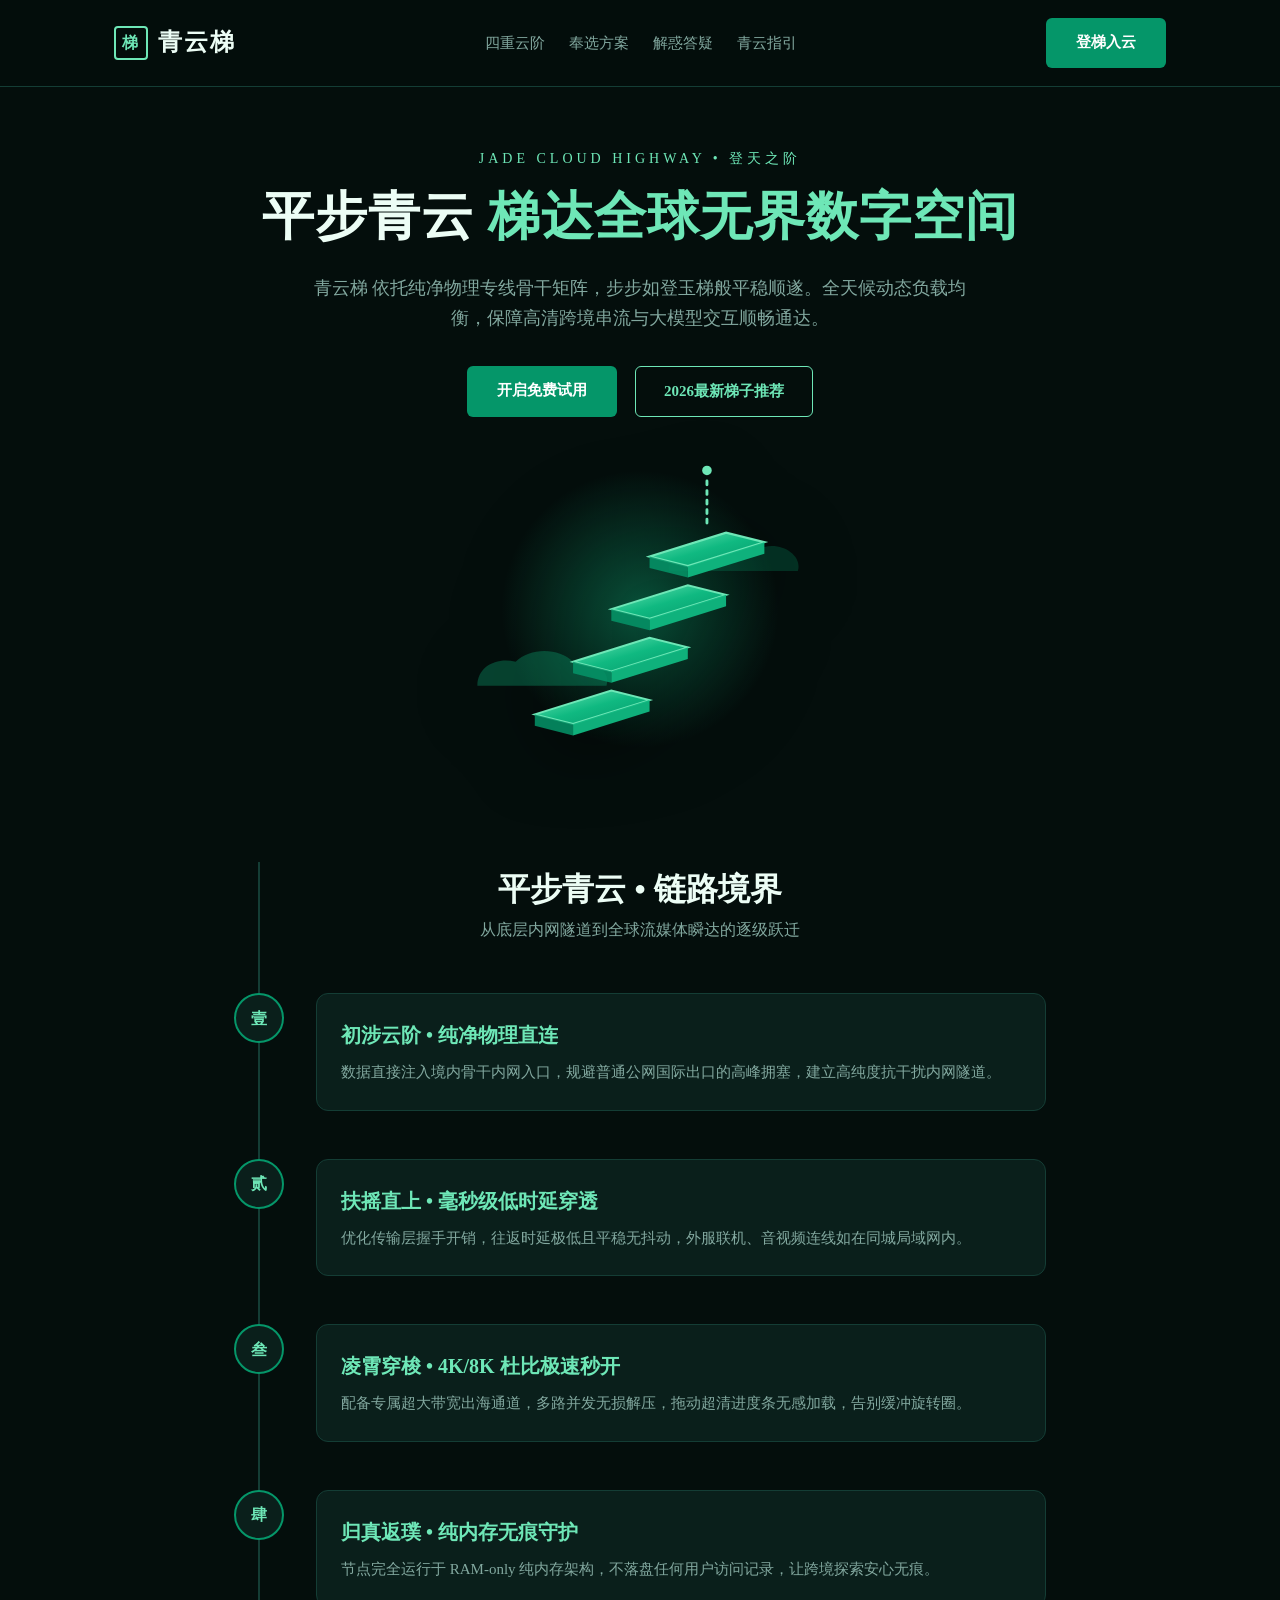
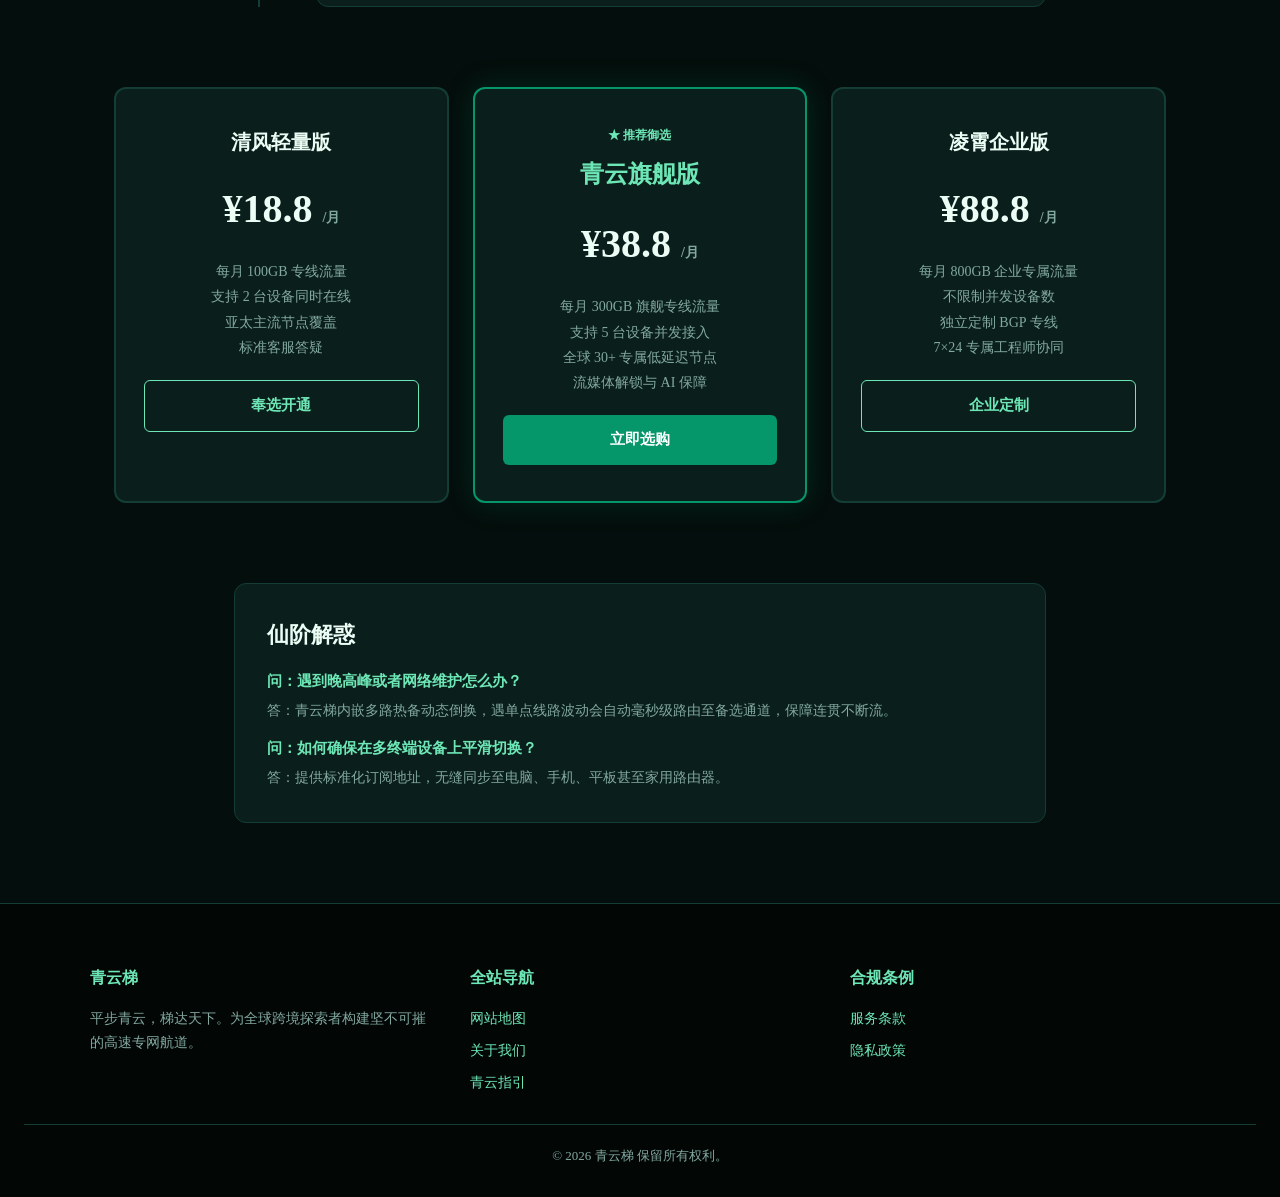
==== index.html @ 52215007 "feat: deploy qingyunticloud.best landing page with full SEO suite" ====
<!DOCTYPE html>
<html lang="zh-CN">
<head>
  <meta charset="UTF-8">
  <meta name="viewport" content="width=device-width, initial-scale=1.0">
  <title>青云梯官方网站 - 2026平步青云高速专线加速服务 | 稳定抗封锁与跨洋极速秒开优质机场推荐</title>
  <meta name="description" content="青云梯秉持平步青云之意境，以全玉石阶梯时间轴架构展现专线网络从接入到登峰造极的平稳底蕴。4K杜比即开，AI长连接坚实可靠。">
  <link rel="canonical" href="https://qingyunticloud.best/">
  <link rel="stylesheet" href="style.css">
  <meta property="og:type" content="website">
  <meta property="og:title" content="青云梯官方网站 - 2026平步青云高速专线加速服务 | 稳定抗封锁与跨洋极速秒开优质机场推荐">
  <meta property="og:description" content="青云梯秉持平步青云之意境，以全玉石阶梯时间轴架构展现专线网络从接入到登峰造极的平稳底蕴。4K杜比即开，AI长连接坚实可靠。">
  <meta property="og:url" content="https://qingyunticloud.best/">
  <script type="application/ld+json">
  {"@context": "https://schema.org", "@type": "Product", "name": "青云梯平步青云专网", "description": "青云梯秉持平步青云之意境，以全玉石阶梯时间轴架构展现专线网络从接入到登峰造极的平稳底蕴。4K杜比即开，AI长连接坚实可靠。", "brand": {"@type": "Brand", "name": "青云梯"}}
  </script>
</head>
<body>

  <!-- Crest Header -->
  <header class="crest-header">
    <div class="crest-inner">
      <a href="index.html" class="crest-logo">
        <span class="crest-seal">梯</span>
        <span>青云梯</span>
      </a>
      <ul class="crest-menu">
        <li><a href="#ascend">四重云阶</a></li>
        <li><a href="#plans">奉选方案</a></li>
        <li><a href="#faq">解惑答疑</a></li>
        <li><a href="ascend.html">青云指引</a></li>
      </ul>
      <a href="https://ww012.twilightaff.com/#/?code=A56DH1Af" class="btn-jade-primary" target="_blank" rel="nofollow">登梯入云</a>
    </div>
  </header>

  <!-- Vertical Ladder Hero -->
  <main class="ladder-hero">
    <div class="ladder-hero-subtitle">JADE CLOUD HIGHWAY • 登天之阶</div>
    <h1 class="ladder-hero-h1">平步青云 <span>梯达全球无界数字空间</span></h1>
    <p class="ladder-hero-desc">青云梯 依托纯净物理专线骨干矩阵，步步如登玉梯般平稳顺遂。全天候动态负载均衡，保障高清跨境串流与大模型交互顺畅通达。</p>
    
    <div class="ladder-hero-cta">
      <a href="https://ww012.twilightaff.com/#/?code=A56DH1Af" class="btn-jade-primary" target="_blank" rel="nofollow">开启免费试用</a>
      <a href="https://tizilab.net/paihang/" class="btn-jade-outline" target="_blank">2026最新梯子推荐</a>
    </div>

    <div class="ladder-hero-art">
      
        <div class="motion-art-frame jade-frame" aria-label="青碧云阶玉梯插画">
          <svg class="motion-svg" width="100%" height="340" viewBox="0 0 460 360" fill="none" xmlns="http://www.w3.org/2000/svg">
            <defs>
              <linearGradient id="jadeGrad" x1="0%" y1="0%" x2="100%" y2="100%">
                <stop offset="0%" stop-color="#6ee7b7"/>
                <stop offset="50%" stop-color="#10b981"/>
                <stop offset="100%" stop-color="#059669"/>
              </linearGradient>
              <radialGradient id="jadeGlow" cx="50%" cy="50%" r="50%">
                <stop offset="0%" stop-color="#10b981" stop-opacity="0.4"/>
                <stop offset="100%" stop-color="#10b981" stop-opacity="0"/>
              </radialGradient>
            </defs>
            <circle cx="230" cy="180" r="145" fill="url(#jadeGlow)" class="glow-pulse"/>
            <!-- 层叠青色祥云 -->
            <g class="cloud-drift-1">
              <path d="M 60 260 C 60 240, 80 230, 100 235 C 115 220, 145 220, 160 235 C 180 230, 200 245, 195 260 Z" fill="#10b981" opacity="0.3"/>
            </g>
            <g class="cloud-drift-2">
              <path d="M 260 140 C 260 120, 280 110, 300 115 C 315 100, 345 100, 360 115 C 380 110, 400 125, 395 140 Z" fill="#059669" opacity="0.25"/>
            </g>
            <!-- 步步攀升的悬浮玉石阶梯 -->
            <g class="step-pulse-1">
              <polygon points="120,290 200,265 240,275 160,300" fill="url(#jadeGrad)" stroke="#6ee7b7" stroke-width="2"/>
              <polygon points="120,290 160,300 160,312 120,302" fill="#059669" opacity="0.85"/>
              <polygon points="160,300 240,275 240,287 160,312" fill="#10b981" opacity="0.95"/>
            </g>
            <g class="step-pulse-2">
              <polygon points="160,235 240,210 280,220 200,245" fill="url(#jadeGrad)" stroke="#6ee7b7" stroke-width="2"/>
              <polygon points="160,235 200,245 200,257 160,247" fill="#059669" opacity="0.85"/>
              <polygon points="200,245 280,220 280,232 200,257" fill="#10b981" opacity="0.95"/>
            </g>
            <g class="step-pulse-3">
              <polygon points="200,180 280,155 320,165 240,190" fill="url(#jadeGrad)" stroke="#6ee7b7" stroke-width="2"/>
              <polygon points="200,180 240,190 240,202 200,192" fill="#059669" opacity="0.85"/>
              <polygon points="240,190 320,165 320,177 240,202" fill="#10b981" opacity="0.95"/>
            </g>
            <g class="step-pulse-4">
              <polygon points="240,125 320,100 360,110 280,135" fill="url(#jadeGrad)" stroke="#6ee7b7" stroke-width="2.2"/>
              <polygon points="240,125 280,135 280,147 240,137" fill="#059669" opacity="0.85"/>
              <polygon points="280,135 360,110 360,122 280,147" fill="#10b981" opacity="0.95"/>
            </g>
            <!-- 上升祥瑞光芒丝线 -->
            <line x1="300" y1="90" x2="300" y2="40" stroke="#6ee7b7" stroke-width="3" stroke-linecap="round" stroke-dasharray="4 6" class="ray-ascend"/>
            <circle cx="300" cy="35" r="5" fill="#6ee7b7" class="glow-pulse"/>
          </svg>
        </div>
        
    </div>
  </main>

  <!-- Staircase Timeline (平步青云四重境) -->
  <section id="ascend" class="timeline-section">
    <div style="text-align:center; margin-bottom: 50px;">
      <h2 style="font-size:32px; font-weight:800;">平步青云 • 链路境界</h2>
      <p style="color:var(--muted);">从底层内网隧道到全球流媒体瞬达的逐级跃迁</p>
    </div>
    <div class="timeline-track"></div>

    <div class="timeline-step">
      <div class="timeline-node">壹</div>
      <div class="timeline-body">
        <h3>初涉云阶 • 纯净物理直连</h3>
        <p>数据直接注入境内骨干内网入口，规避普通公网国际出口的高峰拥塞，建立高纯度抗干扰内网隧道。</p>
      </div>
    </div>

    <div class="timeline-step">
      <div class="timeline-node">贰</div>
      <div class="timeline-body">
        <h3>扶摇直上 • 毫秒级低时延穿透</h3>
        <p>优化传输层握手开销，往返时延极低且平稳无抖动，外服联机、音视频连线如在同城局域网内。</p>
      </div>
    </div>

    <div class="timeline-step">
      <div class="timeline-node">叁</div>
      <div class="timeline-body">
        <h3>凌霄穿梭 • 4K/8K 杜比极速秒开</h3>
        <p>配备专属超大带宽出海通道，多路并发无损解压，拖动超清进度条无感加载，告别缓冲旋转圈。</p>
      </div>
    </div>

    <div class="timeline-step">
      <div class="timeline-node">肆</div>
      <div class="timeline-body">
        <h3>归真返璞 • 纯内存无痕守护</h3>
        <p>节点完全运行于 RAM-only 纯内存架构，不落盘任何用户访问记录，让跨境探索安心无痕。</p>
      </div>
    </div>
  </section>

  <!-- Scroll Pricing -->
  <section id="plans" class="scroll-pricing">
    <div class="scroll-card">
      <h3 style="font-size:20px;">清风轻量版</h3>
      <div class="scroll-price">¥18.8 <span style="font-size:14px; color:var(--muted);">/月</span></div>
      <p style="color:var(--muted); font-size:14px; line-height:1.8; margin-bottom:20px;">
        每月 100GB 专线流量<br>支持 2 台设备同时在线<br>亚太主流节点覆盖<br>标准客服答疑
      </p>
      <a href="https://ww012.twilightaff.com/#/?code=A56DH1Af" class="btn-jade-outline" style="display:block;" target="_blank" rel="nofollow">奉选开通</a>
    </div>

    <div class="scroll-card elevated">
      <div style="font-size:12px; color:var(--accent); font-weight:700; margin-bottom:8px;">★ 推荐御选</div>
      <h3 style="font-size:24px; color:var(--accent);">青云旗舰版</h3>
      <div class="scroll-price">¥38.8 <span style="font-size:14px; color:var(--muted);">/月</span></div>
      <p style="color:var(--muted); font-size:14px; line-height:1.8; margin-bottom:20px;">
        每月 300GB 旗舰专线流量<br>支持 5 台设备并发接入<br>全球 30+ 专属低延迟节点<br>流媒体解锁与 AI 保障
      </p>
      <a href="https://ww012.twilightaff.com/#/?code=A56DH1Af" class="btn-jade-primary" style="display:block;" target="_blank" rel="nofollow">立即选购</a>
    </div>

    <div class="scroll-card">
      <h3 style="font-size:20px;">凌霄企业版</h3>
      <div class="scroll-price">¥88.8 <span style="font-size:14px; color:var(--muted);">/月</span></div>
      <p style="color:var(--muted); font-size:14px; line-height:1.8; margin-bottom:20px;">
        每月 800GB 企业专属流量<br>不限制并发设备数<br>独立定制 BGP 专线<br>7×24 专属工程师协同
      </p>
      <a href="https://ww012.twilightaff.com/#/?code=A56DH1Af" class="btn-jade-outline" style="display:block;" target="_blank" rel="nofollow">企业定制</a>
    </div>
  </section>

  <!-- FAQ -->
  <section id="faq" style="max-width:860px; margin:60px auto; padding:0 24px;">
    <div style="background:var(--panel); border:1px solid var(--border); border-radius:12px; padding:32px;">
      <h2 style="font-size:22px; margin-bottom:16px;">仙阶解惑</h2>
      <div style="margin-bottom:14px;">
        <h4 style="font-size:15px; color:var(--accent); margin-bottom:4px;">问：遇到晚高峰或者网络维护怎么办？</h4>
        <p style="font-size:14px; color:var(--muted);">答：青云梯内嵌多路热备动态倒换，遇单点线路波动会自动毫秒级路由至备选通道，保障连贯不断流。</p>
      </div>
      <div>
        <h4 style="font-size:15px; color:var(--accent); margin-bottom:4px;">问：如何确保在多终端设备上平滑切换？</h4>
        <p style="font-size:14px; color:var(--muted);">答：提供标准化订阅地址，无缝同步至电脑、手机、平板甚至家用路由器。</p>
      </div>
    </div>
  </section>

  <!-- Footer -->
  <footer class="crest-footer">
    <div class="crest-footer-inner">
      <div class="crest-footer-col">
        <h4>青云梯</h4>
        <p style="color:var(--muted); font-size:14px;">平步青云，梯达天下。为全球跨境探索者构建坚不可摧的高速专网航道。</p>
      </div>
      <div class="crest-footer-col">
        <h4>全站导航</h4>
        <ul>
          <li><a href="sitemap.html">网站地图</a></li>
          <li><a href="about.html">关于我们</a></li>
          <li><a href="ascend.html">青云指引</a></li>
        </ul>
      </div>
      <div class="crest-footer-col">
        <h4>合规条例</h4>
        <ul>
          <li><a href="terms.html">服务条款</a></li>
          <li><a href="privacy.html">隐私政策</a></li>
        </ul>
      </div>
    </div>
    <div style="text-align:center; font-size:13px; color:var(--muted); margin-top:30px; padding-top:20px; border-top:1px solid var(--border);">
      © 2026 青云梯 保留所有权利。
    </div>
  </footer>

</body>
</html>
---- style.css ----
/* Archetype 4: Vertical Ladder Ascendance Timeline (qingyunticloud.best) */
:root {
  --primary: #059669;
  --secondary: #10b981;
  --accent: #6ee7b7;
  --bg: #040e0c;
  --panel: #0a1f1b;
  --border: #143d35;
  --text: #ecfdf5;
  --muted: #82a89f;
  --link-color: #6ee7b7;
}
* { box-sizing: border-box; margin: 0; padding: 0; }
body { background: var(--bg); color: var(--text); font-family: -apple-system, BlinkMacSystemFont, "Segoe UI", Roboto, "PingFang SC", serif; line-height: 1.7; }
a { color: var(--link-color); text-decoration: none; }
a:visited { color: var(--link-color); }
a:hover { color: var(--primary); text-decoration: underline; }

/* Centered Crest Header */
.crest-header { border-bottom: 1px solid var(--border); padding: 18px 0; background: rgba(4, 14, 12, 0.95); position: sticky; top: 0; z-index: 99; }
.crest-inner { max-width: 1100px; margin: 0 auto; padding: 0 24px; display: flex; justify-content: space-between; align-items: center; }
.crest-logo { display: flex; align-items: center; gap: 10px; font-size: 24px; font-weight: 800; color: var(--text); letter-spacing: 2px; }
.crest-seal { width: 34px; height: 34px; border: 2px solid var(--accent); border-radius: 4px; display: inline-flex; align-items: center; justify-content: center; font-size: 16px; color: var(--accent); font-weight: 900; }
.crest-menu { list-style: none; display: flex; gap: 24px; }
.crest-menu a { font-size: 15px; color: var(--muted); }
.crest-menu a:hover { color: var(--accent); }

/* Vertical Ladder Hero */
.ladder-hero { max-width: 1000px; margin: 60px auto 40px; padding: 0 24px; text-align: center; }
.ladder-hero-subtitle { font-size: 14px; letter-spacing: 4px; text-transform: uppercase; color: var(--accent); margin-bottom: 16px; }
.ladder-hero-h1 { font-size: 52px; font-weight: 900; line-height: 1.2; margin-bottom: 24px; letter-spacing: 1px; }
.ladder-hero-h1 span { color: var(--accent); }
.ladder-hero-desc { font-size: 18px; color: var(--muted); max-width: 680px; margin: 0 auto 32px; }
.ladder-hero-art { max-width: 440px; margin: 20px auto 40px; }
.ladder-hero-cta { display: flex; justify-content: center; gap: 18px; flex-wrap: wrap; }
.btn-jade-primary { background: var(--primary); color: #fff !important; padding: 12px 30px; border-radius: 6px; font-weight: 700; font-size: 15px; text-decoration: none !important; }
.btn-jade-outline { border: 1px solid var(--accent); color: var(--accent) !important; padding: 12px 28px; border-radius: 6px; font-weight: 700; font-size: 15px; text-decoration: none !important; }

/* Staircase Vertical Timeline (平步青云四重境) */
.timeline-section { max-width: 860px; margin: 80px auto; padding: 0 24px; position: relative; }
.timeline-track { position: absolute; left: 48px; top: 0; bottom: 0; width: 2px; background: var(--border); }
.timeline-step { display: flex; gap: 32px; margin-bottom: 48px; position: relative; }
.timeline-node { width: 50px; height: 50px; border-radius: 50%; background: var(--panel); border: 2px solid var(--primary); display: flex; align-items: center; justify-content: center; color: var(--accent); font-weight: 900; flex-shrink: 0; z-index: 2; }
.timeline-body { background: var(--panel); border: 1px solid var(--border); border-radius: 12px; padding: 24px; flex-grow: 1; }
.timeline-body h3 { font-size: 20px; margin-bottom: 8px; color: var(--accent); }
.timeline-body p { font-size: 15px; color: var(--muted); }

/* Jade Scroll Pricing Cards */
.scroll-pricing { max-width: 1100px; margin: 80px auto; padding: 0 24px; display: grid; grid-template-columns: repeat(3, 1fr); gap: 24px; }
.scroll-card { background: var(--panel); border: 2px solid var(--border); border-radius: 12px; padding: 36px 28px; text-align: center; }
.scroll-card.elevated { border-color: var(--primary); box-shadow: 0 0 30px rgba(5, 150, 105, 0.2); }
.scroll-price { font-size: 40px; font-weight: 900; margin: 16px 0; color: var(--text); }

/* Oriental Triptych Footer */
.crest-footer { border-top: 1px solid var(--border); padding: 60px 24px 30px; background: #020706; margin-top: 80px; }
.crest-footer-inner { max-width: 1100px; margin: 0 auto; display: grid; grid-template-columns: 1fr 1fr 1fr; gap: 40px; }
.crest-footer-col h4 { font-size: 16px; color: var(--accent); margin-bottom: 16px; }
.crest-footer-col ul { list-style: none; display: flex; flex-direction: column; gap: 8px; font-size: 14px; }

@media (max-width: 800px) {
  .ladder-hero-h1 { font-size: 34px; }
  .scroll-pricing { grid-template-columns: 1fr; }
  .crest-footer-inner { grid-template-columns: 1fr; }
  .timeline-track { left: 24px; }
  .timeline-step { gap: 16px; }
  .timeline-node { width: 36px; height: 36px; font-size: 13px; }
}


/* ==========================================================================
   Hero SVG Motion Core & Animation Keyframes (Guaranteed Visibility)
   ========================================================================== */
.motion-art-frame {
  width: 100% !important;
  max-width: 480px !important;
  min-height: 280px !important;
  margin: 0 auto !important;
  display: flex !important;
  justify-content: center !important;
  align-items: center !important;
  position: relative !important;
  flex-shrink: 0 !important;
}

.motion-svg {
  width: 100% !important;
  max-width: 480px !important;
  height: auto !important;
  min-height: 260px !important;
  display: block !important;
  overflow: visible !important;
  filter: drop-shadow(0 15px 35px rgba(0, 0, 0, 0.65)) !important;
}

@keyframes glowPulse {
  0%, 100% { transform: scale(1); opacity: 0.8; }
  50% { transform: scale(1.08); opacity: 1; }
}

@keyframes creamBounce {
  0%, 100% { transform: translateY(0); }
  50% { transform: translateY(-5px); }
}

@keyframes berryFloat {
  0%, 100% { transform: translateY(0) rotate(0deg); }
  50% { transform: translateY(-6px) rotate(4deg); }
}

@keyframes strawShake {
  0%, 100% { transform: rotate(0deg); }
  50% { transform: rotate(-2.5deg); }
}

@keyframes bubbleFloat {
  0% { transform: translateY(0); opacity: 0.25; }
  50% { opacity: 0.9; }
  100% { transform: translateY(-24px); opacity: 0; }
}

@keyframes ringFloat {
  0%, 100% { transform: translateY(0) rotate(-12deg); }
  50% { transform: translateY(-10px) rotate(-8deg); }
}

@keyframes runeShimmer {
  0%, 100% { opacity: 0.35; stroke-dashoffset: 0; }
  50% { opacity: 1; stroke-dashoffset: 24; }
}

@keyframes spinCW {
  from { transform: rotate(0deg); }
  to { transform: rotate(360deg); }
}

@keyframes spinCCW {
  from { transform: rotate(0deg); }
  to { transform: rotate(-360deg); }
}

@keyframes stepPulse {
  0%, 100% { opacity: 0.7; transform: translateY(0); }
  50% { opacity: 1; transform: translateY(-4px); }
}

@keyframes cloudDrift {
  0%, 100% { transform: translateX(0); }
  50% { transform: translateX(16px); }
}

@keyframes rayAscend {
  0% { stroke-dashoffset: 20; opacity: 0.2; }
  50% { opacity: 0.95; }
  100% { stroke-dashoffset: 0; opacity: 0.2; }
}

.glow-pulse { animation: glowPulse 4s ease-in-out infinite; transform-origin: center; }
.cream-bounce { animation: creamBounce 3.5s ease-in-out infinite; }
.berry-float { animation: berryFloat 3s ease-in-out infinite; transform-origin: 230px 85px; }
.straw-shake { animation: strawShake 4s ease-in-out infinite; transform-origin: 210px 250px; }
.bubble-float-1 { animation: bubbleFloat 3s ease-in-out infinite; }
.bubble-float-2 { animation: bubbleFloat 4.2s ease-in-out infinite 0.8s; }
.bubble-float-3 { animation: bubbleFloat 3.6s ease-in-out infinite 1.5s; }

.ring-float { animation: ringFloat 5s ease-in-out infinite; }
.rune-shimmer { animation: runeShimmer 3s ease-in-out infinite; }
.orbital-spin { animation: spinCW 25s linear infinite; transform-origin: 230px 180px; }
.ring-spin-cw { animation: spinCW 18s linear infinite; transform-origin: 230px 180px; }
.ring-spin-ccw { animation: spinCCW 24s linear infinite; transform-origin: 230px 180px; }

.step-pulse-1 { animation: stepPulse 3s ease-in-out infinite 0s; }
.step-pulse-2 { animation: stepPulse 3s ease-in-out infinite 0.7s; }
.step-pulse-3 { animation: stepPulse 3s ease-in-out infinite 1.4s; }
.step-pulse-4 { animation: stepPulse 3s ease-in-out infinite 2.1s; }
.cloud-drift-1 { animation: cloudDrift 6s ease-in-out infinite; }
.cloud-drift-2 { animation: cloudDrift 7s ease-in-out infinite 1s; }
.ray-ascend { animation: rayAscend 2.5s linear infinite; }
.crystal-spin { animation: spinCW 12s linear infinite; transform-origin: center; }
.mint-leaf-float { animation: berryFloat 4s ease-in-out infinite; transform-origin: 230px 95px; }

@media (prefers-reduced-motion: reduce) {
  * {
    animation-duration: 0.01ms !important;
    animation-iteration-count: 1 !important;
    transition-duration: 0.01ms !important;
  }
}
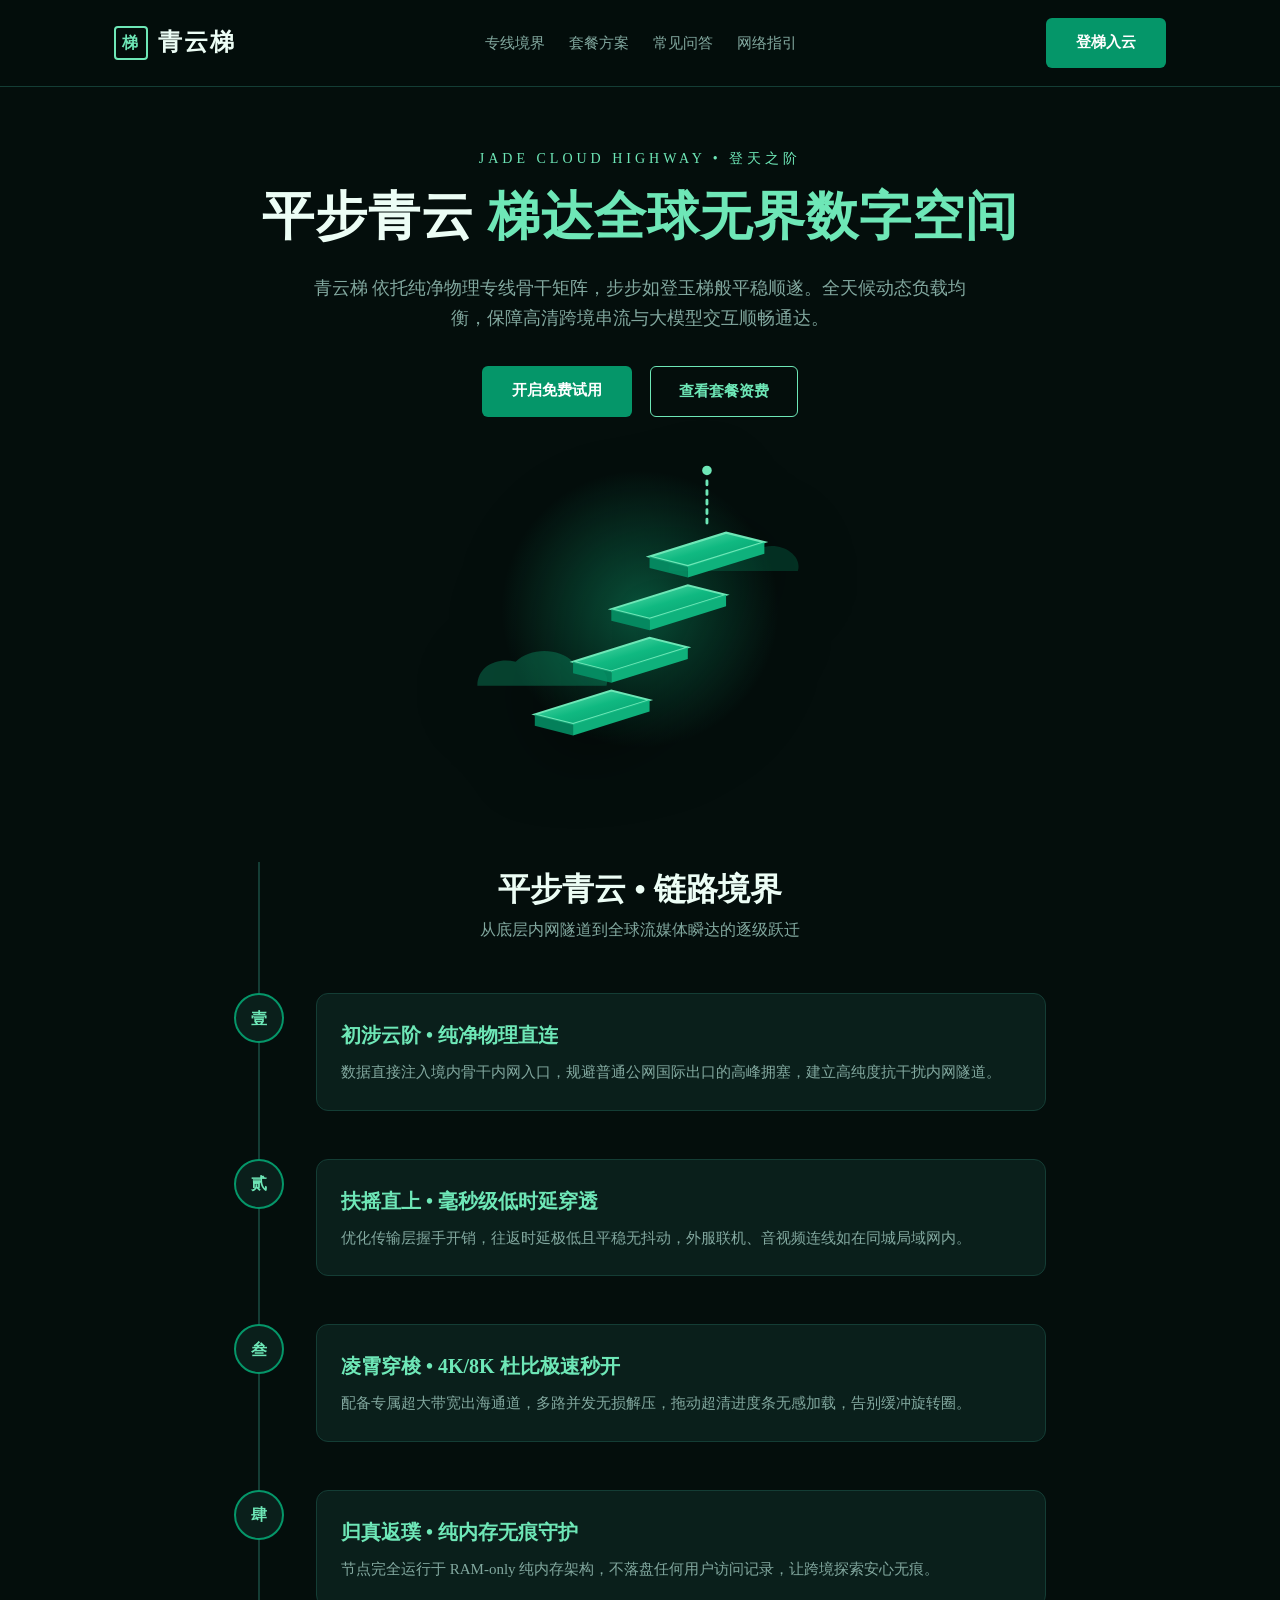
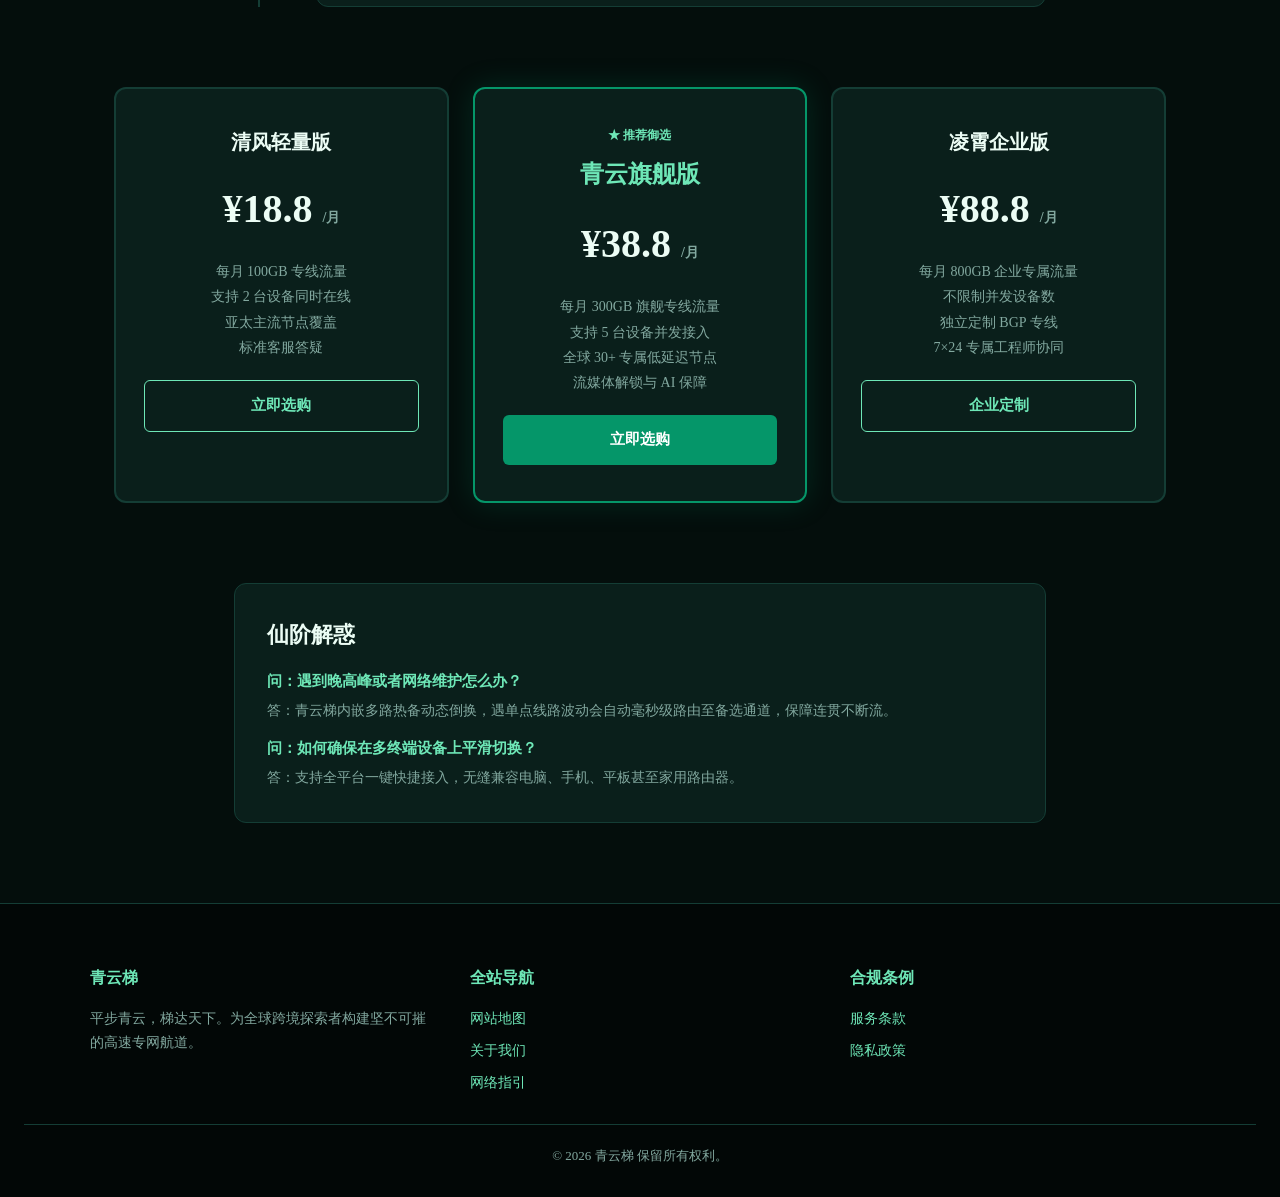
==== commit e5f4c0d4: "fix: remove external blog links, desensitize subscription terms, and align official landing page sty" ====
--- a/index.html
+++ b/index.html
@@ -3,7 +3,7 @@
 <head>
   <meta charset="UTF-8">
   <meta name="viewport" content="width=device-width, initial-scale=1.0">
-  <title>青云梯官方网站 - 2026平步青云高速专线加速服务 | 稳定抗封锁与跨洋极速秒开优质机场推荐</title>
+  <title>青云梯官方网站 - 2026 高速专线网络加速服务 | 稳定抗封锁与跨洋极速秒开</title>
   <meta name="description" content="青云梯秉持平步青云之意境，以全玉石阶梯时间轴架构展现专线网络从接入到登峰造极的平稳底蕴。4K杜比即开，AI长连接坚实可靠。">
   <link rel="canonical" href="https://qingyunticloud.best/">
   <link rel="stylesheet" href="style.css">
@@ -25,10 +25,10 @@
         <span>青云梯</span>
       </a>
       <ul class="crest-menu">
-        <li><a href="#ascend">四重云阶</a></li>
-        <li><a href="#plans">奉选方案</a></li>
-        <li><a href="#faq">解惑答疑</a></li>
-        <li><a href="ascend.html">青云指引</a></li>
+        <li><a href="#ascend">专线境界</a></li>
+        <li><a href="#plans">套餐方案</a></li>
+        <li><a href="#faq">常见问答</a></li>
+        <li><a href="ascend.html">网络指引</a></li>
       </ul>
       <a href="https://ww012.twilightaff.com/#/?code=A56DH1Af" class="btn-jade-primary" target="_blank" rel="nofollow">登梯入云</a>
     </div>
@@ -42,7 +42,7 @@
     
     <div class="ladder-hero-cta">
       <a href="https://ww012.twilightaff.com/#/?code=A56DH1Af" class="btn-jade-primary" target="_blank" rel="nofollow">开启免费试用</a>
-      <a href="https://tizilab.net/paihang/" class="btn-jade-outline" target="_blank">2026最新梯子推荐</a>
+      <a href="#plans" class="btn-jade-outline" target="_blank">查看套餐资费</a>
     </div>
 
     <div class="ladder-hero-art">
@@ -147,7 +147,7 @@
       <p style="color:var(--muted); font-size:14px; line-height:1.8; margin-bottom:20px;">
         每月 100GB 专线流量<br>支持 2 台设备同时在线<br>亚太主流节点覆盖<br>标准客服答疑
       </p>
-      <a href="https://ww012.twilightaff.com/#/?code=A56DH1Af" class="btn-jade-outline" style="display:block;" target="_blank" rel="nofollow">奉选开通</a>
+      <a href="https://ww012.twilightaff.com/#/?code=A56DH1Af" class="btn-jade-outline" style="display:block;" target="_blank" rel="nofollow">立即选购</a>
     </div>
 
     <div class="scroll-card elevated">
@@ -180,7 +180,7 @@
       </div>
       <div>
         <h4 style="font-size:15px; color:var(--accent); margin-bottom:4px;">问：如何确保在多终端设备上平滑切换？</h4>
-        <p style="font-size:14px; color:var(--muted);">答：提供标准化订阅地址，无缝同步至电脑、手机、平板甚至家用路由器。</p>
+        <p style="font-size:14px; color:var(--muted);">答：支持全平台一键快捷接入，无缝兼容电脑、手机、平板甚至家用路由器。</p>
       </div>
     </div>
   </section>
@@ -197,7 +197,7 @@
         <ul>
           <li><a href="sitemap.html">网站地图</a></li>
           <li><a href="about.html">关于我们</a></li>
-          <li><a href="ascend.html">青云指引</a></li>
+          <li><a href="ascend.html">网络指引</a></li>
         </ul>
       </div>
       <div class="crest-footer-col">
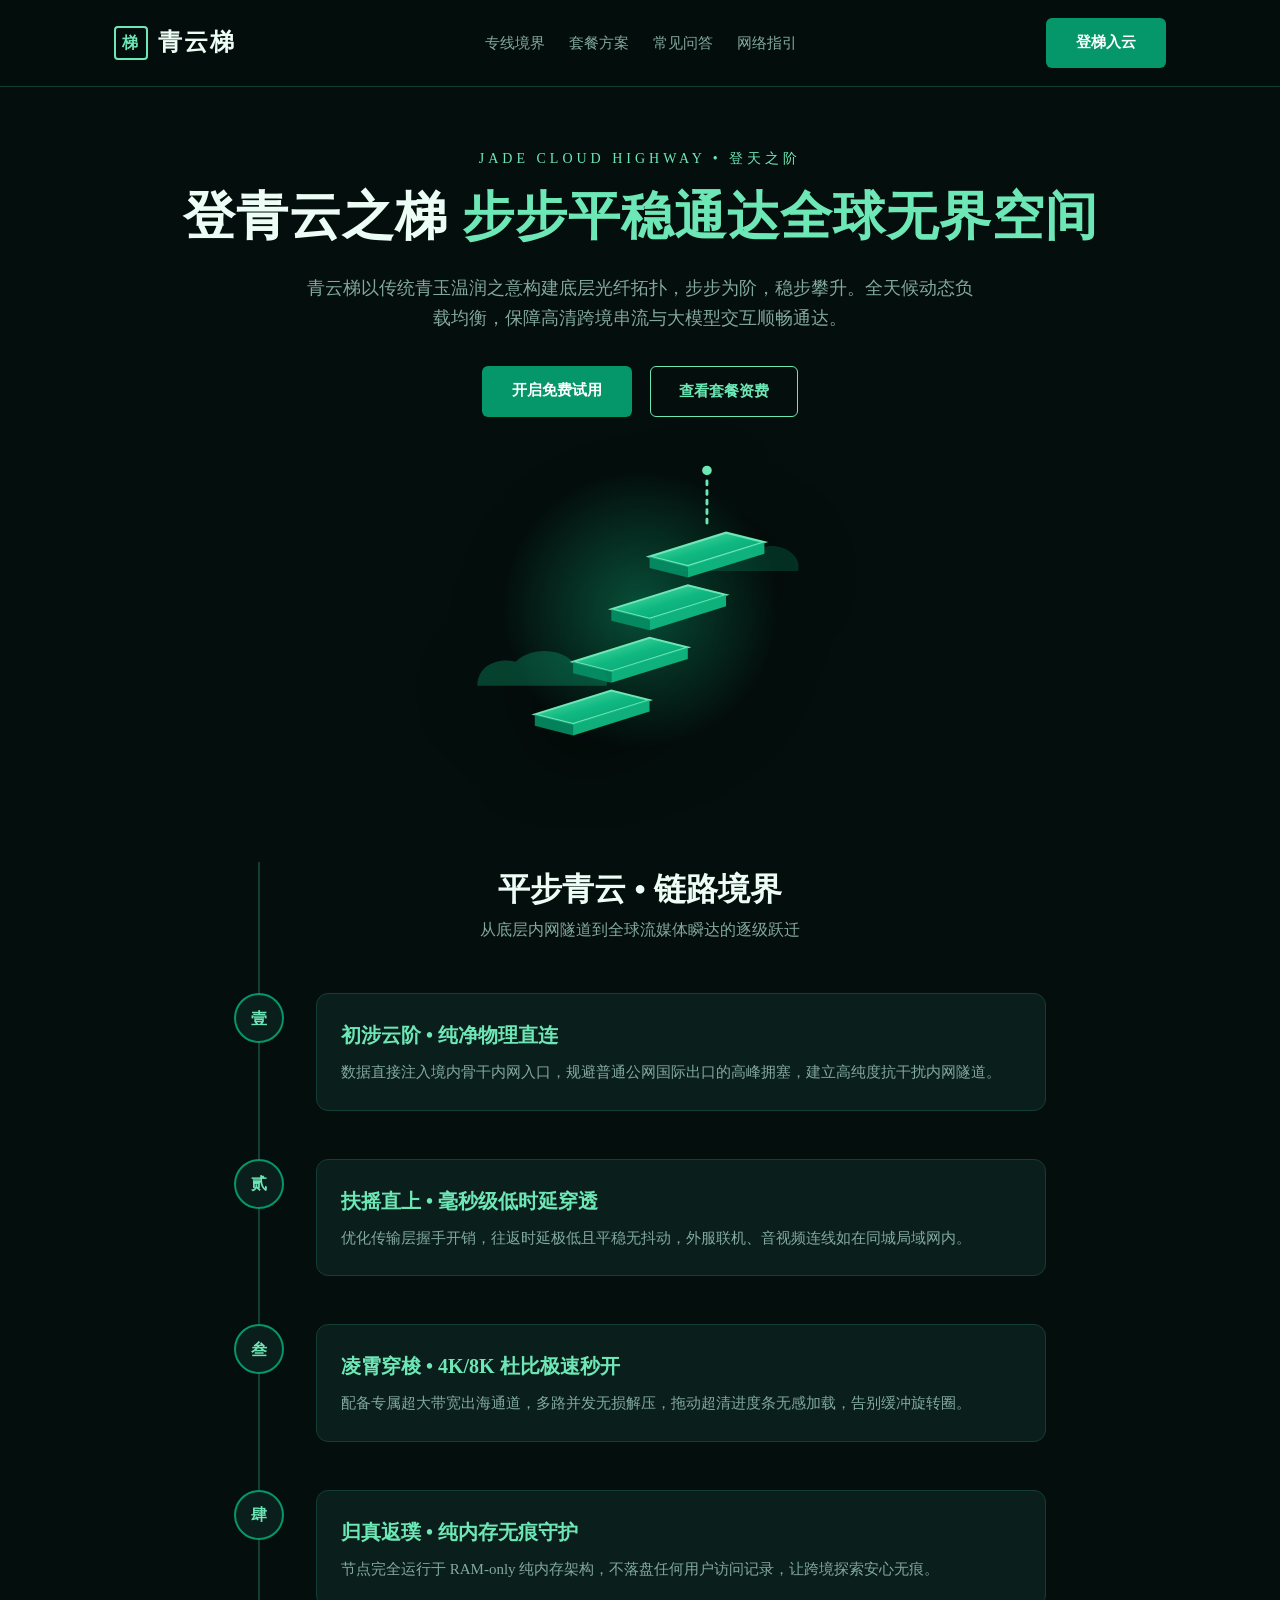
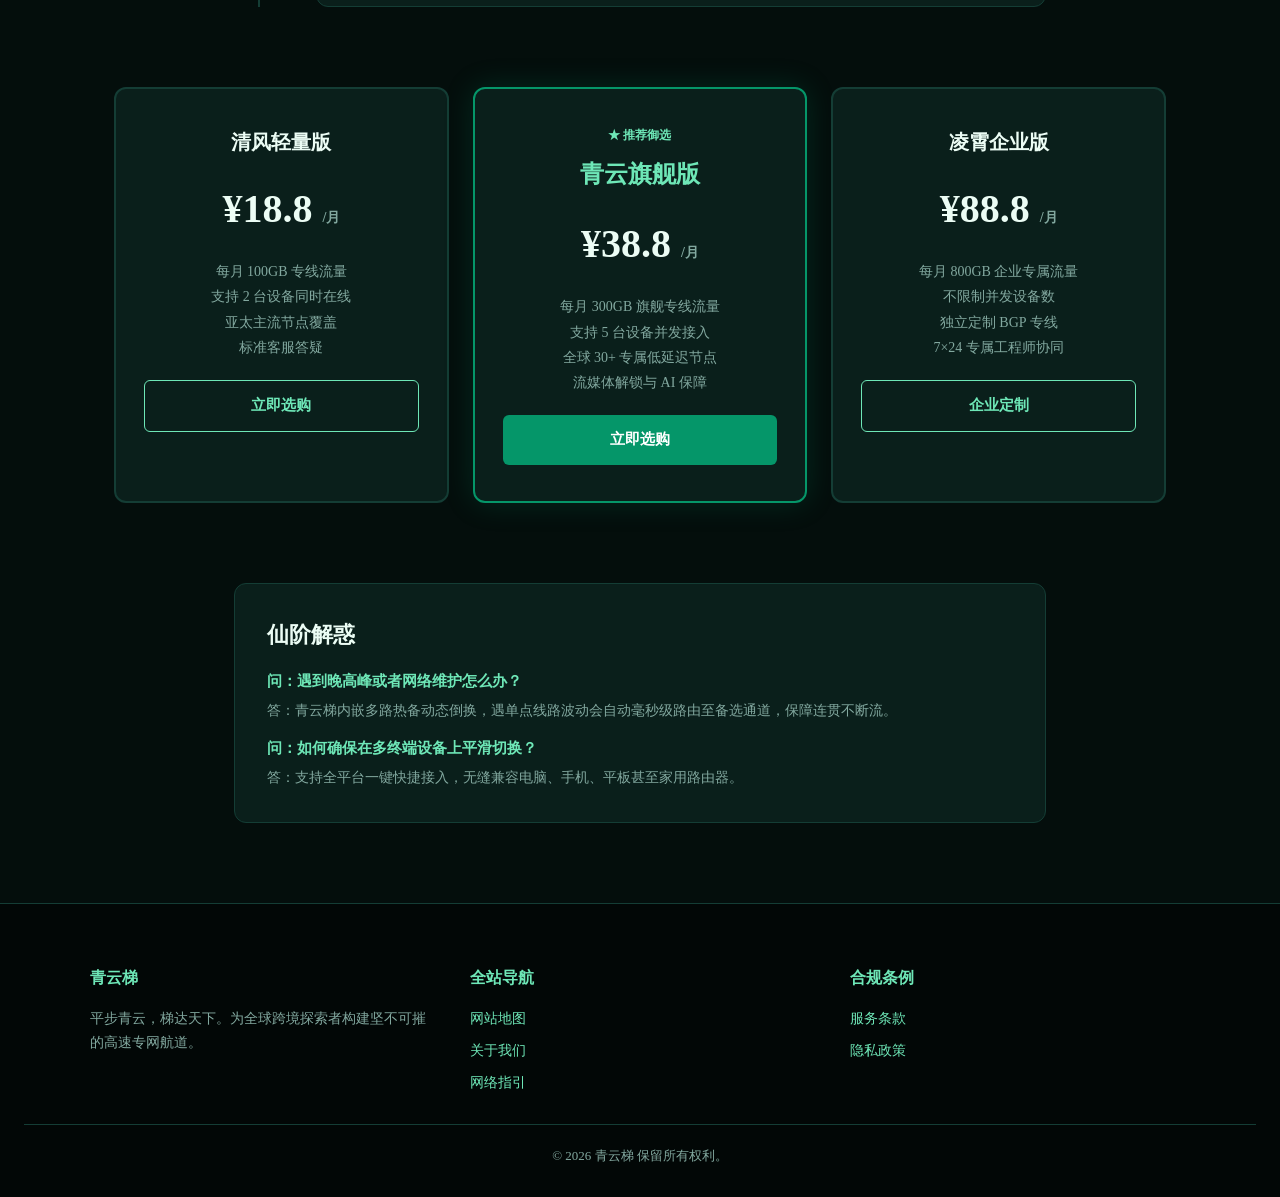
==== commit 1655c357: "revert: restore original layout and structure prior to pricing changes while keeping bespoke hero in" ====
--- a/index.html
+++ b/index.html
@@ -3,7 +3,7 @@
 <head>
   <meta charset="UTF-8">
   <meta name="viewport" content="width=device-width, initial-scale=1.0">
-  <title>青云梯官方网站 - 2026 高速专线网络加速服务 | 稳定抗封锁与跨洋极速秒开</title>
+  <title>青云梯专线网络 - 2026 高速专线网络加速服务 | 稳定抗封锁与跨洋极速秒开</title>
   <meta name="description" content="青云梯秉持平步青云之意境，以全玉石阶梯时间轴架构展现专线网络从接入到登峰造极的平稳底蕴。4K杜比即开，AI长连接坚实可靠。">
   <link rel="canonical" href="https://qingyunticloud.best/">
   <link rel="stylesheet" href="style.css">
@@ -37,8 +37,8 @@
   <!-- Vertical Ladder Hero -->
   <main class="ladder-hero">
     <div class="ladder-hero-subtitle">JADE CLOUD HIGHWAY • 登天之阶</div>
-    <h1 class="ladder-hero-h1">平步青云 <span>梯达全球无界数字空间</span></h1>
-    <p class="ladder-hero-desc">青云梯 依托纯净物理专线骨干矩阵，步步如登玉梯般平稳顺遂。全天候动态负载均衡，保障高清跨境串流与大模型交互顺畅通达。</p>
+    <h1 class="ladder-hero-h1">登青云之梯 <span>步步平稳通达全球无界空间</span></h1>
+    <p class="ladder-hero-desc">青云梯以传统青玉温润之意构建底层光纤拓扑，步步为阶，稳步攀升。全天候动态负载均衡，保障高清跨境串流与大模型交互顺畅通达。</p>
     
     <div class="ladder-hero-cta">
       <a href="https://ww012.twilightaff.com/#/?code=A56DH1Af" class="btn-jade-primary" target="_blank" rel="nofollow">开启免费试用</a>
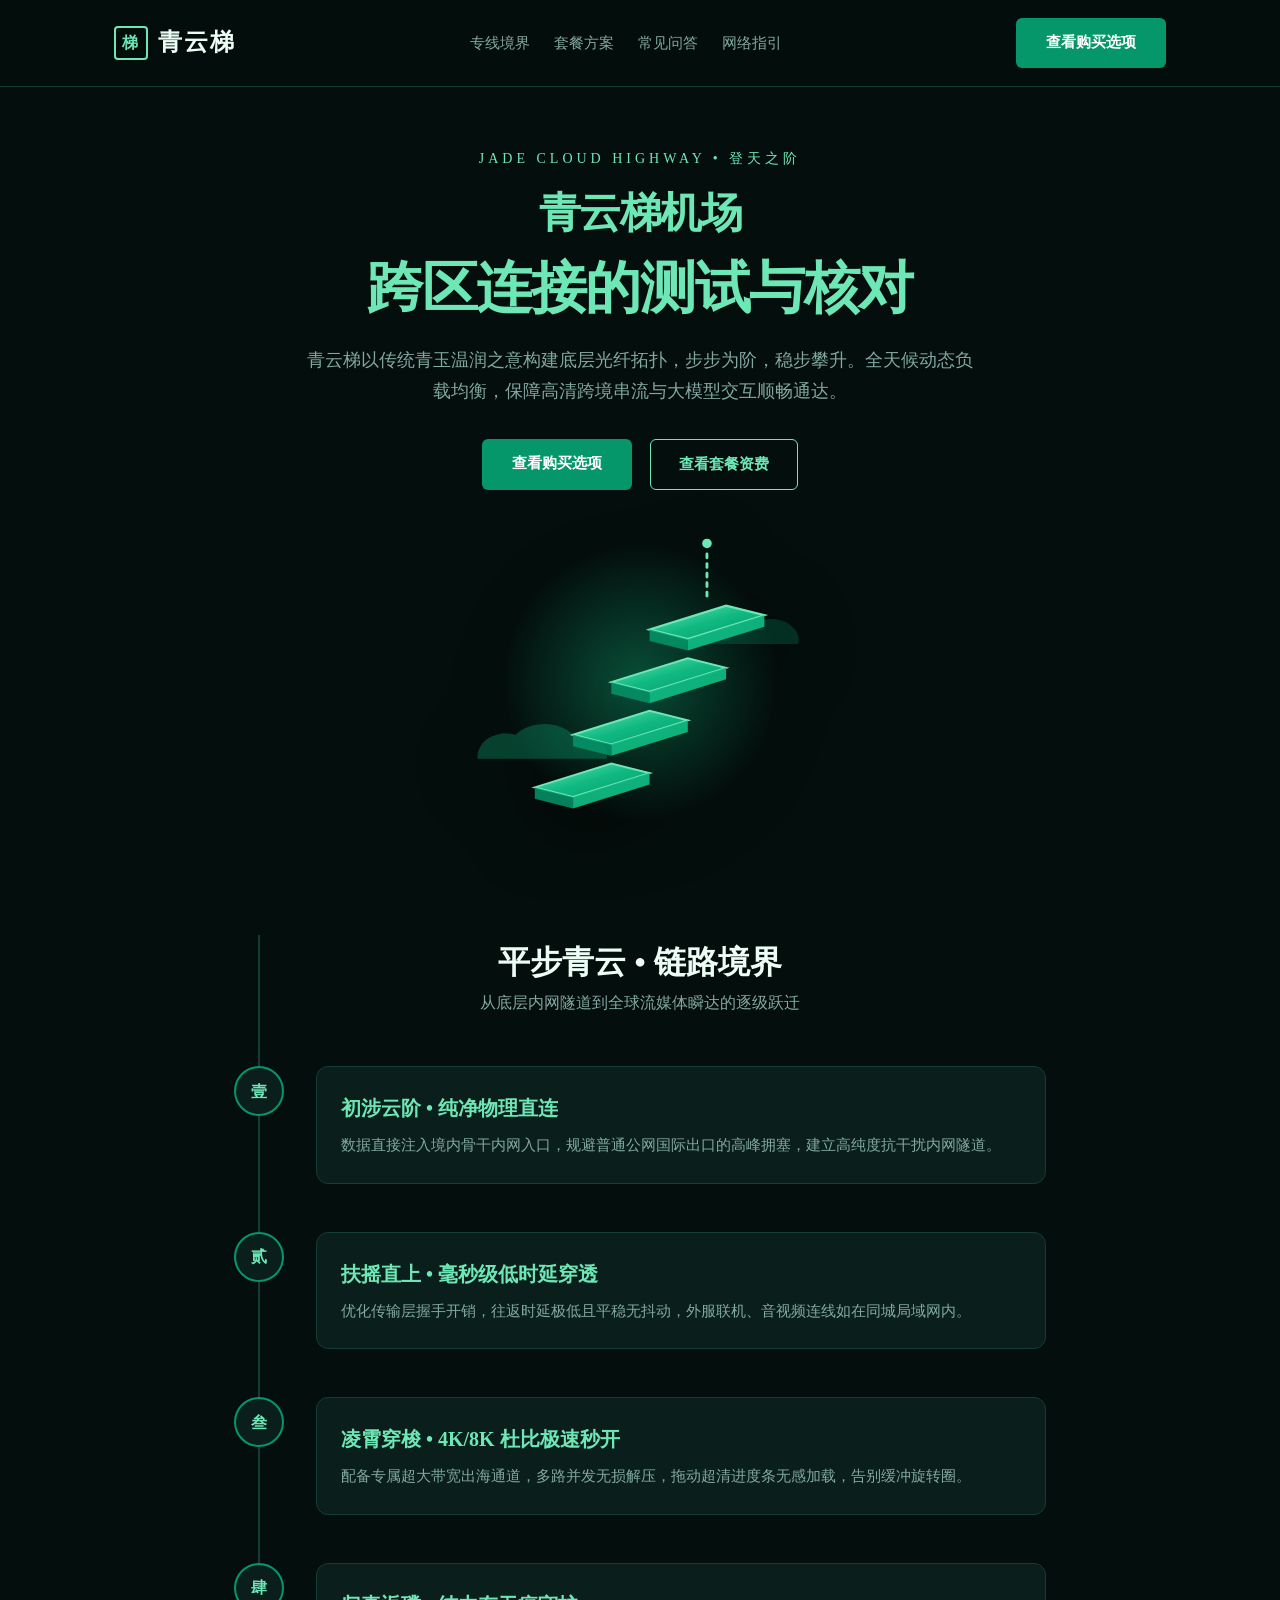
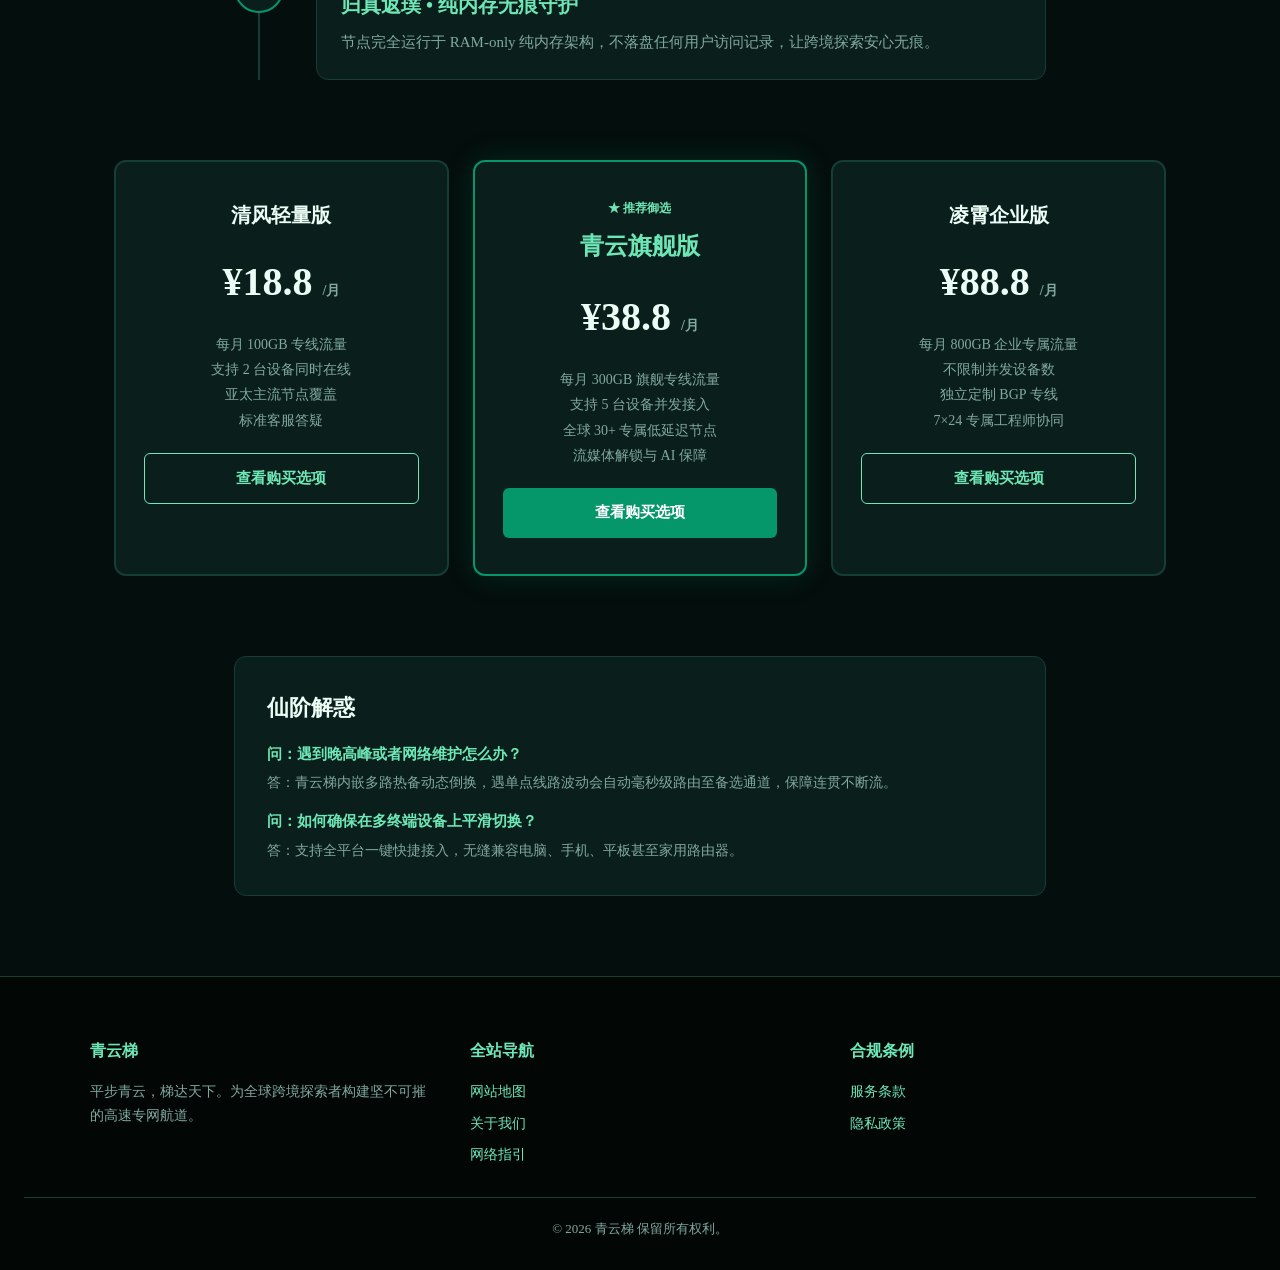
==== commit a840bb90: "Improve landing-page metadata, headings and crawl consistency" ====
--- a/index.html
+++ b/index.html
@@ -2,18 +2,22 @@
 <html lang="zh-CN">
 <head>
   <meta charset="UTF-8">
-  <meta name="viewport" content="width=device-width, initial-scale=1.0">
-  <title>青云梯专线网络 - 2026 高速专线网络加速服务 | 稳定抗封锁与跨洋极速秒开</title>
-  <meta name="description" content="青云梯秉持平步青云之意境，以全玉石阶梯时间轴架构展现专线网络从接入到登峰造极的平稳底蕴。4K杜比即开，AI长连接坚实可靠。">
+  <meta name="viewport" content="width=device-width, initial-scale=1">
+  <title>青云梯机场｜跨区连接的测试与核对</title>
+  <meta name="description" content="围绕青云梯的跨区连接的测试与核对整理实用资料。按自己的设备、使用场景与预算核对服务条件，再查看外部购买页面的具体商品和条款。">
   <link rel="canonical" href="https://qingyunticloud.best/">
   <link rel="stylesheet" href="style.css">
   <meta property="og:type" content="website">
-  <meta property="og:title" content="青云梯官方网站 - 2026平步青云高速专线加速服务 | 稳定抗封锁与跨洋极速秒开优质机场推荐">
-  <meta property="og:description" content="青云梯秉持平步青云之意境，以全玉石阶梯时间轴架构展现专线网络从接入到登峰造极的平稳底蕴。4K杜比即开，AI长连接坚实可靠。">
+  <meta property="og:title" content="青云梯机场｜跨区连接的测试与核对">
+  <meta property="og:description" content="围绕青云梯的跨区连接的测试与核对整理实用资料。按自己的设备、使用场景与预算核对服务条件，再查看外部购买页面的具体商品和条款。">
   <meta property="og:url" content="https://qingyunticloud.best/">
-  <script type="application/ld+json">
-  {"@context": "https://schema.org", "@type": "Product", "name": "青云梯平步青云专网", "description": "青云梯秉持平步青云之意境，以全玉石阶梯时间轴架构展现专线网络从接入到登峰造极的平稳底蕴。4K杜比即开，AI长连接坚实可靠。", "brand": {"@type": "Brand", "name": "青云梯"}}
-  </script>
+  
+
+<meta property="og:site_name" content="青云梯">
+<meta name="twitter:title" content="青云梯机场｜跨区连接的测试与核对">
+<meta name="twitter:description" content="围绕青云梯的跨区连接的测试与核对整理实用资料。按自己的设备、使用场景与预算核对服务条件，再查看外部购买页面的具体商品和条款。">
+<script id="landing-maintenance-schema" type="application/ld+json">{"@context": "https://schema.org", "@type": "WebSite", "name": "青云梯机场｜跨区连接的测试与核对", "url": "https://qingyunticloud.best/", "inLanguage": "zh-CN"}</script>
+<link rel="stylesheet" href="landing-maintenance.css">
 </head>
 <body>
 
@@ -30,18 +34,18 @@
         <li><a href="#faq">常见问答</a></li>
         <li><a href="ascend.html">网络指引</a></li>
       </ul>
-      <a href="https://ww012.twilightaff.com/#/?code=A56DH1Af" class="btn-jade-primary" target="_blank" rel="nofollow">登梯入云</a>
+      <a href="https://ww012.twilightaff.com/#/?code=A56DH1Af" class="btn-jade-primary" target="_blank" rel="nofollow noopener sponsored">查看购买选项</a>
     </div>
   </header>
 
   <!-- Vertical Ladder Hero -->
   <main class="ladder-hero">
     <div class="ladder-hero-subtitle">JADE CLOUD HIGHWAY • 登天之阶</div>
-    <h1 class="ladder-hero-h1">登青云之梯 <span>步步平稳通达全球无界空间</span></h1>
+    <h1 class="ladder-hero-h1" data-landing-title="true"><span class="landing-brand">青云梯机场</span><span class="landing-focus">跨区连接的测试与核对</span></h1>
     <p class="ladder-hero-desc">青云梯以传统青玉温润之意构建底层光纤拓扑，步步为阶，稳步攀升。全天候动态负载均衡，保障高清跨境串流与大模型交互顺畅通达。</p>
     
     <div class="ladder-hero-cta">
-      <a href="https://ww012.twilightaff.com/#/?code=A56DH1Af" class="btn-jade-primary" target="_blank" rel="nofollow">开启免费试用</a>
+      <a href="https://ww012.twilightaff.com/#/?code=A56DH1Af" class="btn-jade-primary" target="_blank" rel="nofollow noopener sponsored">查看购买选项</a>
       <a href="#plans" class="btn-jade-outline" target="_blank">查看套餐资费</a>
     </div>
 
@@ -147,7 +151,7 @@
       <p style="color:var(--muted); font-size:14px; line-height:1.8; margin-bottom:20px;">
         每月 100GB 专线流量<br>支持 2 台设备同时在线<br>亚太主流节点覆盖<br>标准客服答疑
       </p>
-      <a href="https://ww012.twilightaff.com/#/?code=A56DH1Af" class="btn-jade-outline" style="display:block;" target="_blank" rel="nofollow">立即选购</a>
+      <a href="https://ww012.twilightaff.com/#/?code=A56DH1Af" class="btn-jade-outline" style="display:block;" target="_blank" rel="nofollow noopener sponsored">查看购买选项</a>
     </div>
 
     <div class="scroll-card elevated">
@@ -157,7 +161,7 @@
       <p style="color:var(--muted); font-size:14px; line-height:1.8; margin-bottom:20px;">
         每月 300GB 旗舰专线流量<br>支持 5 台设备并发接入<br>全球 30+ 专属低延迟节点<br>流媒体解锁与 AI 保障
       </p>
-      <a href="https://ww012.twilightaff.com/#/?code=A56DH1Af" class="btn-jade-primary" style="display:block;" target="_blank" rel="nofollow">立即选购</a>
+      <a href="https://ww012.twilightaff.com/#/?code=A56DH1Af" class="btn-jade-primary" style="display:block;" target="_blank" rel="nofollow noopener sponsored">查看购买选项</a>
     </div>
 
     <div class="scroll-card">
@@ -166,7 +170,7 @@
       <p style="color:var(--muted); font-size:14px; line-height:1.8; margin-bottom:20px;">
         每月 800GB 企业专属流量<br>不限制并发设备数<br>独立定制 BGP 专线<br>7×24 专属工程师协同
       </p>
-      <a href="https://ww012.twilightaff.com/#/?code=A56DH1Af" class="btn-jade-outline" style="display:block;" target="_blank" rel="nofollow">企业定制</a>
+      <a href="https://ww012.twilightaff.com/#/?code=A56DH1Af" class="btn-jade-outline" style="display:block;" target="_blank" rel="nofollow noopener sponsored">查看购买选项</a>
     </div>
   </section>
 
--- a/landing-maintenance.css
+++ b/landing-maintenance.css
@@ -0,0 +1,19 @@
+/* Scoped heading and keyboard improvements; original brand design remains. */
+h1[data-landing-title]{font-size:clamp(2rem,4.4vw,4.4rem);line-height:1.18;letter-spacing:-.025em;overflow-wrap:anywhere}
+h1[data-landing-title] .landing-brand{display:block;font-size:.74em;line-height:1.3;margin-bottom:.35em}
+h1[data-landing-title] .landing-focus{display:block;font-size:1em}
+a:focus-visible,button:focus-visible{outline:3px solid currentColor;outline-offset:5px}
+@media(max-width:600px){h1[data-landing-title]{font-size:clamp(1.65rem,7.8vw,2.3rem);line-height:1.22;max-width:100%;margin-top:.4em;margin-bottom:.6em}h1[data-landing-title] .landing-brand{font-size:.78em}}
+@media(prefers-reduced-motion:reduce){*,*::before,*::after{animation-duration:.01ms!important;animation-iteration-count:1!important;scroll-behavior:auto!important}}
+
+/* Final observed navigation repairs. */
+@media(max-width:600px){
+.crest-inner{display:grid!important;grid-template-columns:minmax(0,1fr) auto;align-items:center;gap:10px 8px;height:auto!important;min-height:0;padding-top:12px;padding-bottom:12px}
+.crest-inner>a:first-child{grid-column:1;grid-row:1;white-space:nowrap;font-size:17px!important;letter-spacing:0;min-width:0;gap:5px}
+.crest-inner>a:last-child{grid-column:2;grid-row:1;white-space:nowrap;font-size:12px!important;padding:10px!important;width:auto!important;min-width:0}
+.crest-inner>ul{display:flex!important;grid-column:1/-1;grid-row:2;flex-wrap:wrap;justify-content:center;gap:6px 16px;margin:0!important;padding:0!important;position:static!important;width:auto!important;height:auto!important}
+.crest-inner>ul li{min-width:0}
+.crest-inner>ul a{display:block;white-space:nowrap;font-size:13px!important;line-height:1.5;padding:6px 0}
+.crest-inner>a:first-child span{white-space:nowrap}
+.hero-section{padding-top:40px!important}
+}
